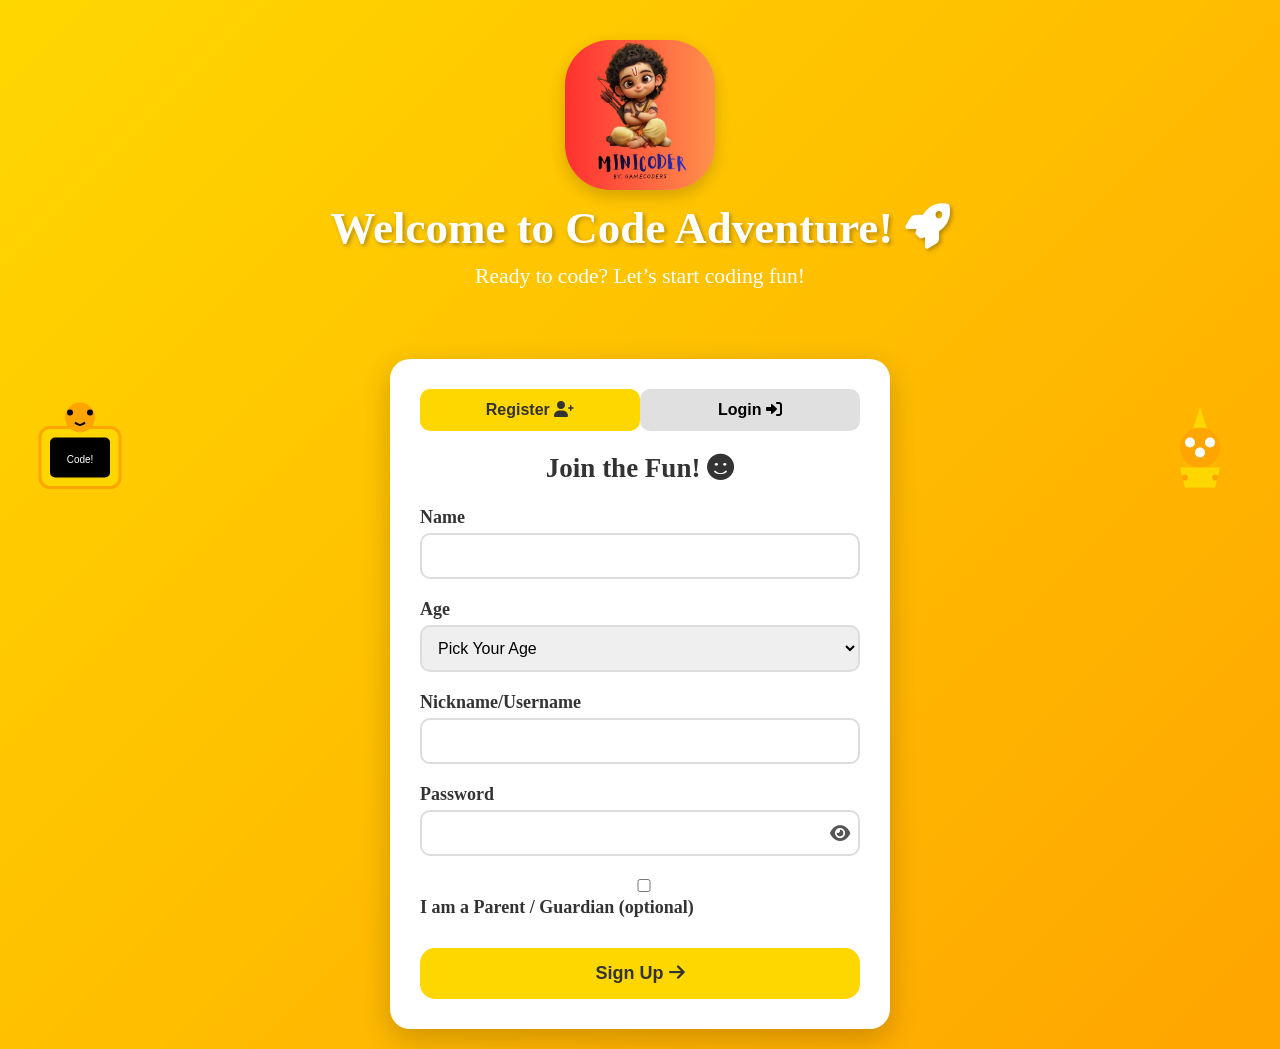
==== index.html @ af43d656 "Initial Commit" ====
<!DOCTYPE html>
<html lang="en">
<head>
    <meta charset="UTF-8">
    <meta name="viewport" content="width=device-width, initial-scale=1.0">
    <title>Code Adventure - Login & Register</title>
    <link rel="stylesheet" href="https://cdnjs.cloudflare.com/ajax/libs/font-awesome/6.0.0/css/all.min.css"> <!-- For icons -->
    <link rel="stylesheet" href="style.css">
</head>
<body>
    <!-- Cartoon Characters (Positioned via CSS) -->
    <div class="character left-character">
        <!-- Fun Computer Character -->
        <svg width="120" height="120" viewBox="0 0 120 120" xmlns="http://www.w3.org/2000/svg">
            <rect x="20" y="40" width="80" height="60" rx="10" fill="#FFD700" stroke="#FFA500" stroke-width="3"/>
            <rect x="30" y="50" width="60" height="40" fill="#000" rx="5"/>
            <text x="60" y="75" text-anchor="middle" fill="#FFF" font-size="10" font-family="Arial">Code!</text>
            <circle cx="60" cy="30" r="15" fill="#FFA500"/>
            <circle cx="50" cy="25" r="3" fill="#000"/>
            <circle cx="70" cy="25" r="3" fill="#000"/>
            <path d="M55 35 Q60 40 65 35" stroke="#000" stroke-width="2" fill="none"/>
        </svg>
    </div>
    <div class="character right-character">
        <!-- Lightbulb with Gears -->
        <svg width="120" height="120" viewBox="0 0 120 120" xmlns="http://www.w3.org/2000/svg">
            <path d="M60 20 L50 50 L70 50 Z" fill="#FFD700"/>
            <circle cx="60" cy="60" r="20" fill="#FFA500"/>
            <circle cx="50" cy="55" r="5" fill="#FFF"/>
            <circle cx="70" cy="55" r="5" fill="#FFF"/>
            <circle cx="60" cy="65" r="5" fill="#FFF"/>
            <path d="M40 80 L80 80 L75 100 L45 100 Z" fill="#FFD700"/>
            <circle cx="45" cy="90" r="3" fill="#FFA500"/>
            <circle cx="75" cy="90" r="3" fill="#FFA500"/>
        </svg>
    </div>

    <!-- Header Section -->
    <header class="header">
    <div class="header-content">

        <!-- LOGO -->
<img src="logo.jpeg" alt="Code Adventure Logo" class="site-logo">

        <h1>Welcome to Code Adventure! <i class="fas fa-rocket"></i></h1>
        <p>Ready to code? Let’s start coding fun!</p>

    </div>
</header>


    <!-- Main Card -->
    <div class="container">
        <div class="card">
            <!-- Tabs -->
            <div class="tabs">
                <button id="register-tab" class="tab active">Register <i class="fas fa-user-plus"></i></button>
                <button id="login-tab" class="tab">Login <i class="fas fa-sign-in-alt"></i></button>
            </div>

            <!-- Register Form -->
            <form id="register-form" class="form active">
                <h2>Join the Fun! <i class="fas fa-smile"></i></h2>
                <div class="input-group">
                    <label for="name">Name</label>
                    <input type="text" id="name" name="name" required>
                    <span class="error" id="name-error"></span>
                </div>
                <div class="input-group">
                    <label for="age">Age</label>
                    <select id="age" name="age" required>
                        <option value="">Pick Your Age</option>
                        <option value="8">8</option>
                        <option value="9">9</option>
                        <option value="10">10</option>
                        <option value="11">11</option>
                        <option value="12">12</option>
                        <option value="13">13</option>
                        <option value="14">14</option>
                    </select>
                    <span class="error" id="age-error"></span>
                </div>
                <div class="input-group">
                    <label for="Nickname/Username">Nickname/Username</label>
                    <input type="text" id="username" name="username" required>
                    <span class="error" id="username-error"></span>
                </div>
                <div class="input-group">
                    <label for="password">Password</label>
<div class="password-wrapper">
    <input type="password" id="password" name="password" required>
    <i class="fas fa-eye toggle-password" onclick="togglePassword('password', this)"></i>
</div>
                    <span class="error" id="password-error"></span>
                </div>
                <div class="input-group">
                    <label>
                        <input type="checkbox" id="parent-checkbox"> I am a Parent / Guardian (optional)
                    </label>
                </div>
                <div id="parent-section" class="hidden">
                    <div class="input-group">
                        <label for="parent-email">Parent Email</label>
                        <input type="email" id="parent-email" name="parent-email">
                        <span class="error" id="parent-email-error"></span>
                    </div>
                    <div class="input-group">
                        <label for="parent-password">Parent Password</label>
<div class="password-wrapper">
    <input type="password" id="parent-password" name="parent-password">
    <i class="fas fa-eye toggle-password" onclick="togglePassword('parent-password', this)"></i>
</div>
                        <span class="error" id="parent-password-error"></span>
                    </div>
                </div>
                <button type="submit" class="btn register-btn">Sign Up <i class="fas fa-arrow-right"></i></button>
            </form>

            <!-- Login Form -->
            <form id="login-form" class="form">
                <h2>Welcome Back! <i class="fas fa-heart"></i></h2>
                <div class="input-group">
                    <label for="login-username">Username or Email</label>
                    <input type="text" id="login-username" name="login-username" required>
                    <span class="error" id="login-error"></span>
                </div>
                <div class="input-group">
                    <label for="login-password">Password</label>
<div class="password-wrapper">
    <input type="password" id="login-password" name="login-password" required>
    <i class="fas fa-eye toggle-password" onclick="togglePassword('login-password', this)"></i>
</div>
                </div>
                <button type="submit" class="btn login-btn">Log In <i class="fas fa-arrow-right"></i></button>
            </form>
        </div>
    </div>

    <script src="script.js"></script>
</body>
</html>
---- style.css ----
/* Global Styles */
body {
    font-family: 'Fredoka One', cursive; /* Fun, kid-friendly font (Google Fonts recommended) */
    margin: 0;
    padding: 0;
    background: linear-gradient(135deg, #FFD700 0%, #FFA500 100%); /* Yellow to Orange gradient */
    color: #333;
    min-height: 100vh;
    display: flex;
    flex-direction: column;
    align-items: center;
    font-size: 18px; /* Large, readable for kids */
    overflow-x: hidden; /* Prevent horizontal scroll */
}
.password-wrapper {
    position: relative;
}

.password-wrapper input {
    width: 100%;
    padding-right: 40px;
}

.toggle-password {
    position: absolute;
    right: 10px;
    top: 50%;
    transform: translateY(-50%);
    cursor: pointer;
    color: #555;
}

.toggle-password:hover {
    color: #000;
}

.site-logo {
    width: 150px;              /* 👈 clean & compact */
    height: auto;
    margin: 0 auto 12px;      /* space below logo */
    display: block;
    border-radius: 30%;       /* keeps it neat if logo is circular */
    box-shadow: 0 6px 16px rgba(0, 0, 0, 0.18); /* soft shadow */
}

/* Cartoon Characters */
.character {
    position: fixed; /* Fixed for sides, relative for header */
    z-index: 1;
}

.left-character {
    left: 20px;
    top: 50%;
    transform: translateY(-50%);
}

.right-character {
    right: 20px;
    top: 50%;
    transform: translateY(-50%);
}

.header-character {
    position: relative;
    display: inline-block;
    margin-right: 15px;
}

/* Header */
.header {
    text-align: center;
    padding: 40px 20px;
    z-index: 2;
}

.header h1 {
    font-size: 2.5em;
    margin: 0;
    color: #FFF;
    text-shadow: 2px 2px 4px rgba(0, 0, 0, 0.3);
}

.header p {
    font-size: 1.2em;
    color: #FFF;
    margin: 10px 0;
}

/* Container and Card */
.container {
    width: 100%;
    max-width: 500px;
    padding: 20px;
    z-index: 2;
}

.card {
    background: #FFF;
    border-radius: 20px; /* Rounded */
    box-shadow: 0 10px 30px rgba(0, 0, 0, 0.2); /* Soft shadow */
    padding: 30px;
    text-align: center;
}

/* Tabs */
.tabs {
    display: flex;
    margin-bottom: 20px;
}

.tab {
    flex: 1;
    padding: 12px;
    background: #E0E0E0;
    border: none;
    border-radius: 10px;
    cursor: pointer;
    transition: all 0.3s ease; /* Smooth transition */
    font-size: 16px;
    font-weight: bold;
}

.tab.active {
    background: #FFD700; /* Yellow accent */
    color: #333;
}

.tab:hover {
    transform: scale(1.05); /* Hover animation */
    background: #FFA500; /* Orange on hover */
}

/* Forms */
.form {
    display: none;
}

.form.active {
    display: block;
}

.input-group {
    margin-bottom: 20px;
    text-align: left;
}

label {
    display: block;
    margin-bottom: 5px;
    font-weight: bold;
    color: #333;
}

input, select {
    width: 100%;
    padding: 12px;
    border: 2px solid #DDD;
    border-radius: 10px;
    font-size: 16px;
    box-sizing: border-box;
    transition: border-color 0.3s ease; /* Focus effect */
}

input:focus, select:focus {
    border-color: #FFD700; /* Yellow focus */
    outline: none;
    box-shadow: 0 0 5px rgba(255, 215, 0, 0.5);
}

.error {
    color: #E74C3C; /* Friendly red for errors */
    font-size: 14px;
    margin-top: 5px;
    display: block;
}

.hidden {
    display: none;
}

/* Buttons */
.btn {
    width: 100%;
    padding: 15px;
    border: none;
    border-radius: 15px; /* Rounded */
    font-size: 18px;
    cursor: pointer;
    transition: all 0.3s ease;
    margin-top: 10px;
    font-weight: bold;
}

.register-btn {
    background: #FFD700; /* Yellow */
    color: #333;
}

.register-btn:hover {
    background: #FFA500; /* Orange */
    transform: scale(1.05);
}

.login-btn {
    background: #FFA500; /* Orange */
    color: #FFF;
}

.login-btn:hover {
    background: #FFD700; /* Yellow */
    transform: scale(1.05);
}

/* Responsive Design */
@media (max-width: 768px) {
    .left-character, .right-character {
        display: none; /* Hide side characters on mobile */
    }
    .header h1 {
        font-size: 2em;
    }
    .header p {
        font-size: 1em;
    }
    .card {
        padding: 20px;
    }
    .tabs {
        flex-direction: column;
    }
    .tab {
        margin-bottom: 10px;
    }
}
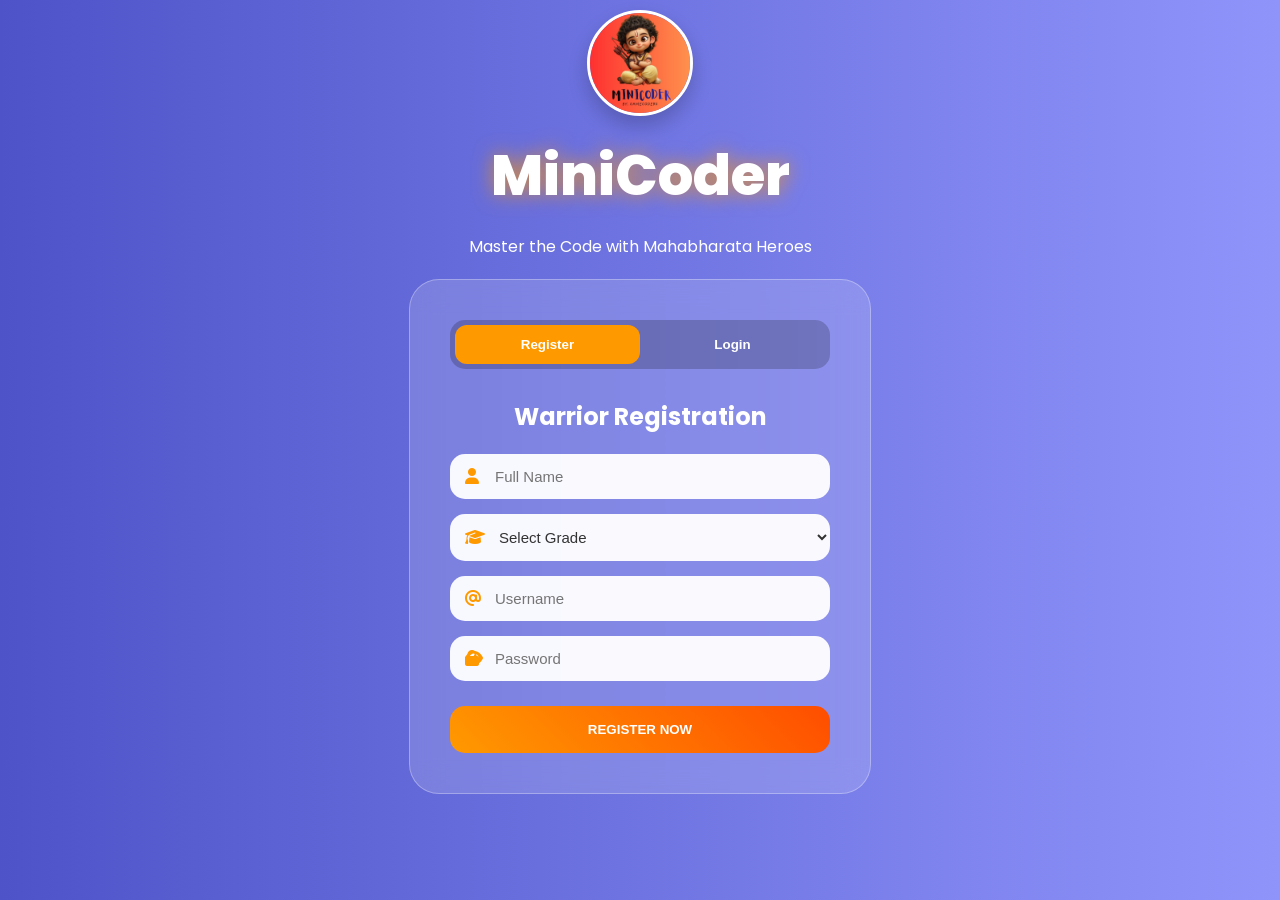
==== commit 9bbed9ae: "Added all hero and background images" ====
--- a/index.html
+++ b/index.html
@@ -3,136 +3,118 @@
 <head>
     <meta charset="UTF-8">
     <meta name="viewport" content="width=device-width, initial-scale=1.0">
-    <title>Code Adventure - Login & Register</title>
-    <link rel="stylesheet" href="https://cdnjs.cloudflare.com/ajax/libs/font-awesome/6.0.0/css/all.min.css"> <!-- For icons -->
+    <title>MiniCoder - Learn Coding with Heroes</title>
     <link rel="stylesheet" href="style.css">
+    <link rel="stylesheet" href="https://cdnjs.cloudflare.com/ajax/libs/font-awesome/6.5.0/css/all.min.css">
 </head>
 <body>
-    <!-- Cartoon Characters (Positioned via CSS) -->
-    <div class="character left-character">
-        <!-- Fun Computer Character -->
-        <svg width="120" height="120" viewBox="0 0 120 120" xmlns="http://www.w3.org/2000/svg">
-            <rect x="20" y="40" width="80" height="60" rx="10" fill="#FFD700" stroke="#FFA500" stroke-width="3"/>
-            <rect x="30" y="50" width="60" height="40" fill="#000" rx="5"/>
-            <text x="60" y="75" text-anchor="middle" fill="#FFF" font-size="10" font-family="Arial">Code!</text>
-            <circle cx="60" cy="30" r="15" fill="#FFA500"/>
-            <circle cx="50" cy="25" r="3" fill="#000"/>
-            <circle cx="70" cy="25" r="3" fill="#000"/>
-            <path d="M55 35 Q60 40 65 35" stroke="#000" stroke-width="2" fill="none"/>
-        </svg>
-    </div>
-    <div class="character right-character">
-        <!-- Lightbulb with Gears -->
-        <svg width="120" height="120" viewBox="0 0 120 120" xmlns="http://www.w3.org/2000/svg">
-            <path d="M60 20 L50 50 L70 50 Z" fill="#FFD700"/>
-            <circle cx="60" cy="60" r="20" fill="#FFA500"/>
-            <circle cx="50" cy="55" r="5" fill="#FFF"/>
-            <circle cx="70" cy="55" r="5" fill="#FFF"/>
-            <circle cx="60" cy="65" r="5" fill="#FFF"/>
-            <path d="M40 80 L80 80 L75 100 L45 100 Z" fill="#FFD700"/>
-            <circle cx="45" cy="90" r="3" fill="#FFA500"/>
-            <circle cx="75" cy="90" r="3" fill="#FFA500"/>
-        </svg>
+    <div class="area"><ul class="circles"><li></li><li></li><li></li><li></li><li></li><li></li><li></li><li></li><li></li><li></li></ul></div>
+
+    <header class="header slide-down">
+        <img src="logo.jpeg" class="site-logo" alt="MiniCoder Logo">
+        <h1 class="glow-text">MiniCoder</h1>
+        <p class="subtitle">Master the Code with Mahabharata Heroes</p>
+    </header>
+
+    <div class="container" id="authPage">
+        <div class="glass-card bounce-in">
+            <div class="tabs-modern">
+                <button class="tab-m active" id="regTab" onclick="showRegister()">Register</button>
+                <button class="tab-m" id="logTab" onclick="showLogin()">Login</button>
+            </div>
+            <form id="registerForm" class="auth-form">
+                <h2>Warrior Registration</h2>
+                <div class="input-group"><i class="fa-solid fa-user"></i><input type="text" placeholder="Full Name"></div>
+                <div class="input-group"><i class="fa-solid fa-graduation-cap"></i>
+                    <select id="gradeSelect">
+                        <option value="" disabled selected>Select Grade</option>
+                        <option>6</option><option>7</option><option>8</option><option>9</option><option>10</option><option>11</option><option>12</option>
+                    </select>
+                </div>
+                <div class="input-group"><i class="fa-solid fa-at"></i><input type="text" placeholder="Username"></div>
+                <div class="input-group"><i class="fa-solid fa-lock"></i><input type="password" id="regPass" placeholder="Password"><i class="fa-solid fa-eye toggle-eye" onclick="togglePassword('regPass')"></i></div>
+                <button type="button" class="btn-royal" onclick="showLogin()">Register Now</button>
+            </form>
+            <form id="loginForm" class="auth-form" style="display:none">
+                <h2>Warrior Login</h2>
+                <div class="input-group"><i class="fa-solid fa-user-check"></i><input id="user" placeholder="Username (coder)"></div>
+                <div class="input-group"><i class="fa-solid fa-shield-halved"></i><input id="pass" type="password" placeholder="Password (1234)"><i class="fa-solid fa-eye toggle-eye" onclick="togglePassword('pass')"></i></div>
+                <button type="button" class="btn-royal" onclick="login(event)">Enter Arena</button>
+                <p class="demo">Demo: <b>coder</b> / <b>1234</b></p>
+            </form>
+        </div>
     </div>
 
-    <!-- Header Section -->
-    <header class="header">
-    <div class="header-content">
+    <div id="teamPage" class="hidden">
+        <h2 class="slide-down section-title">Select Your Commander</h2>
+        <div class="teamContainer">
+            <div class="teamCard bounce-in" onclick="selectTeam('karan')"><img src="karan.png" alt="Karna"><h3>Karan Team</h3></div>
+            <div class="teamCard bounce-in" onclick="selectTeam('arjun')"><img src="arjun.png" alt="Arjuna"><h3>Arjun Team</h3></div>
+        </div>
+    </div>
 
-        <!-- LOGO -->
-<img src="logo.jpeg" alt="Code Adventure Logo" class="site-logo">
+    <div id="difficultyPage" class="hidden">
+        <h2 class="slide-down section-title">Choose Difficulty Level</h2>
+        <div class="difficultyContainer">
+            <div class="diffCard bounce-in" onclick="selectDifficulty('Easy')"><i class="fa-solid fa-leaf"></i><h3>Easy</h3></div>
+            <div class="diffCard bounce-in" onclick="selectDifficulty('Moderate')"><i class="fa-solid fa-bolt"></i><h3>Moderate</h3></div>
+            <div class="diffCard bounce-in" onclick="selectDifficulty('High')"><i class="fa-solid fa-fire"></i><h3>High</h3></div>
+        </div>
+    </div>
 
-        <h1>Welcome to Code Adventure! <i class="fas fa-rocket"></i></h1>
-        <p>Ready to code? Let’s start coding fun!</p>
+    <div id="dashboard" class="hidden">
+        <div class="teamIndicator"><img id="teamLogo" src="" alt="Team"><div id="diffTag">Level</div></div>
+        <h2 class="slide-down section-title">Home Mission Hub</h2>
+        <div class="menu">
+            <div class="menuCard" onclick="startLearning()"><i class="fa-solid fa-book"></i><br>Learn the Code</div>
+            <div class="menuCard"><i class="fa-solid fa-gamepad"></i><br>MCQ Game</div>
+            <div class="menuCard" onclick="startWriteCode()"><i class="fa-solid fa-code"></i><br>Write the Code</div>
+        </div>
+    </div>
 
+    <div id="learningPage" class="hidden">
+        <div class="header-mini">
+            <button class="btn-back-modern" onclick="goHome()"><i class="fa-solid fa-arrow-left"></i> Exit Lesson</button>
+            <h2 class="section-title">Learn Python with Hanuman</h2>
+        </div>
+        <div class="learning-scene">
+            <img id="hanumanImg" src="hanuman.png">
+            <div id="learningContentBox"></div>
+        </div>
+        <div class="controls-learning">
+            <button class="nav-btn" onclick="prevTopic()">⬅</button>
+            <button class="nav-btn" onclick="nextTopic()">➡</button>
+        </div>
     </div>
-</header>
 
+    <div id="editorPage" class="hidden">
+        <div class="header-mini">
+            <button class="btn-back-modern" onclick="goHome()"><i class="fa-solid fa-arrow-left"></i> Exit Mission</button>
+            <h2 id="missionTitle">Mission Console</h2>
+        </div>
+        <div class="editor-container bounce-in">
+            <div class="mission-status"><span id="difficultyLabel">Difficulty: Easy</span> | <span id="questionNum">1/10</span></div>
+            <div class="instructions"><h3 id="questTitle">Task Title</h3><p id="objectiveText">Loading...</p></div>
+            <div class="code-area"><div class="line-numbers">1<br>2<br>3<br>4<br>5</div><textarea id="codeEditor" spellcheck="false" placeholder="# Write Python code here..."></textarea></div>
+            <button class="btn-royal" onclick="evaluateCode()">Execute Code <i class="fa-solid fa-play"></i></button>
+            <div id="outputConsole" class="console">>_ Waiting for input...</div>
+        </div>
+    </div>
 
-    <!-- Main Card -->
-    <div class="container">
-        <div class="card">
-            <!-- Tabs -->
-            <div class="tabs">
-                <button id="register-tab" class="tab active">Register <i class="fas fa-user-plus"></i></button>
-                <button id="login-tab" class="tab">Login <i class="fas fa-sign-in-alt"></i></button>
-            </div>
+    <div id="infoModal" class="modal hidden">
+        <div class="modal-content bounce-in">
+            <h2 id="modalTitle">Victory!</h2>
+            <p id="modalDesc"></p>
+            <button class="btn-royal" onclick="closeModal()">Next Mission</button>
+        </div>
+    </div>
 
-            <!-- Register Form -->
-            <form id="register-form" class="form active">
-                <h2>Join the Fun! <i class="fas fa-smile"></i></h2>
-                <div class="input-group">
-                    <label for="name">Name</label>
-                    <input type="text" id="name" name="name" required>
-                    <span class="error" id="name-error"></span>
-                </div>
-                <div class="input-group">
-                    <label for="age">Age</label>
-                    <select id="age" name="age" required>
-                        <option value="">Pick Your Age</option>
-                        <option value="8">8</option>
-                        <option value="9">9</option>
-                        <option value="10">10</option>
-                        <option value="11">11</option>
-                        <option value="12">12</option>
-                        <option value="13">13</option>
-                        <option value="14">14</option>
-                    </select>
-                    <span class="error" id="age-error"></span>
-                </div>
-                <div class="input-group">
-                    <label for="Nickname/Username">Nickname/Username</label>
-                    <input type="text" id="username" name="username" required>
-                    <span class="error" id="username-error"></span>
-                </div>
-                <div class="input-group">
-                    <label for="password">Password</label>
-<div class="password-wrapper">
-    <input type="password" id="password" name="password" required>
-    <i class="fas fa-eye toggle-password" onclick="togglePassword('password', this)"></i>
-</div>
-                    <span class="error" id="password-error"></span>
-                </div>
-                <div class="input-group">
-                    <label>
-                        <input type="checkbox" id="parent-checkbox"> I am a Parent / Guardian (optional)
-                    </label>
-                </div>
-                <div id="parent-section" class="hidden">
-                    <div class="input-group">
-                        <label for="parent-email">Parent Email</label>
-                        <input type="email" id="parent-email" name="parent-email">
-                        <span class="error" id="parent-email-error"></span>
-                    </div>
-                    <div class="input-group">
-                        <label for="parent-password">Parent Password</label>
-<div class="password-wrapper">
-    <input type="password" id="parent-password" name="parent-password">
-    <i class="fas fa-eye toggle-password" onclick="togglePassword('parent-password', this)"></i>
-</div>
-                        <span class="error" id="parent-password-error"></span>
-                    </div>
-                </div>
-                <button type="submit" class="btn register-btn">Sign Up <i class="fas fa-arrow-right"></i></button>
-            </form>
-
-            <!-- Login Form -->
-            <form id="login-form" class="form">
-                <h2>Welcome Back! <i class="fas fa-heart"></i></h2>
-                <div class="input-group">
-                    <label for="login-username">Username or Email</label>
-                    <input type="text" id="login-username" name="login-username" required>
-                    <span class="error" id="login-error"></span>
-                </div>
-                <div class="input-group">
-                    <label for="login-password">Password</label>
-<div class="password-wrapper">
-    <input type="password" id="login-password" name="login-password" required>
-    <i class="fas fa-eye toggle-password" onclick="togglePassword('login-password', this)"></i>
-</div>
-                </div>
-                <button type="submit" class="btn login-btn">Log In <i class="fas fa-arrow-right"></i></button>
-            </form>
+    <div id="hintModal" class="modal hidden">
+        <div class="modal-content bounce-in hint-style">
+            <h2 style="color: #ff4d4d;"><i class="fa-solid fa-lightbulb"></i> Divine Hint</h2>
+            <p id="hintText"></p>
+            <div id="techInfo" class="tech-tag"></div>
+            <button class="btn-royal" onclick="closeHint()">Try Again</button>
         </div>
     </div>
 
--- a/style.css
+++ b/style.css
@@ -1,235 +1,70 @@
-/* Global Styles */
-body {
-    font-family: 'Fredoka One', cursive; /* Fun, kid-friendly font (Google Fonts recommended) */
-    margin: 0;
-    padding: 0;
-    background: linear-gradient(135deg, #FFD700 0%, #FFA500 100%); /* Yellow to Orange gradient */
-    color: #333;
-    min-height: 100vh;
-    display: flex;
-    flex-direction: column;
-    align-items: center;
-    font-size: 18px; /* Large, readable for kids */
-    overflow-x: hidden; /* Prevent horizontal scroll */
+@import url('https://fonts.googleapis.com/css2?family=Poppins:wght@300;400;600;800&display=swap');
+:root { --primary: #ff9900; --secondary: #ffcc00; --accent: #ff4d00; --glass: rgba(255, 255, 255, 0.15); }
+
+body { margin: 0; font-family: 'Poppins', sans-serif; background: #4e54c8; background: linear-gradient(to left, #8f94fb, #4e54c8); min-height: 100vh; overflow-x: hidden; color: white; text-align: center; }
+
+/* Animated Circles Background */
+.circles { position: fixed; top: 0; left: 0; width: 100%; height: 100%; overflow: hidden; z-index: -1; margin: 0; padding: 0; }
+.circles li { position: absolute; display: block; list-style: none; width: 20px; height: 20px; background: rgba(255, 255, 255, 0.2); animation: animate 25s linear infinite; bottom: -150px; }
+.circles li:nth-child(1){ left: 25%; width: 80px; height: 80px; animation-delay: 0s; }
+.circles li:nth-child(2){ left: 10%; width: 20px; height: 20px; animation-delay: 2s; animation-duration: 12s; }
+.circles li:nth-child(3){ left: 70%; width: 20px; height: 20px; animation-delay: 4s; }
+@keyframes animate { 0%{ transform: translateY(0) rotate(0deg); opacity: 1; border-radius: 0; } 100%{ transform: translateY(-1000px) rotate(720deg); opacity: 0; border-radius: 50%; } }
+
+.glow-text { font-weight: 800; font-size: 3.5rem; text-shadow: 0 0 20px rgba(255, 153, 0, 0.7); margin: 10px 0; }
+.site-logo { width: 100px; border-radius: 50%; border: 3px solid white; box-shadow: 0 10px 20px rgba(0,0,0,0.2); margin-top: 10px; }
+
+/* Glassmorphism Cards */
+.glass-card { background: var(--glass); backdrop-filter: blur(15px); -webkit-backdrop-filter: blur(15px); border: 1px solid rgba(255, 255, 255, 0.3); width: 380px; margin: 20px auto; padding: 40px; border-radius: 30px; }
+.tabs-modern { display: flex; background: rgba(0,0,0,0.2); border-radius: 15px; margin-bottom: 30px; padding: 5px; }
+.tab-m { flex: 1; padding: 12px; border: none; background: transparent; color: white; font-weight: bold; cursor: pointer; border-radius: 12px; transition: 0.3s; }
+.tab-m.active { background: var(--primary); }
+
+.input-group { position: relative; width: 100%; margin: 15px 0; }
+.input-group i { position: absolute; left: 15px; top: 50%; transform: translateY(-50%); color: var(--primary); }
+input, select { width: 100%; padding: 14px 15px 14px 45px; border-radius: 15px; border: none; background: rgba(255,255,255,0.95); color: #333; font-size: 15px; box-sizing: border-box; outline: none; }
+
+/* Grid Layouts */
+.teamContainer, .difficultyContainer, .menu { display: flex; justify-content: center; gap: 25px; flex-wrap: wrap; margin: 30px auto; }
+.teamCard, .diffCard, .menuCard { background: white; color: #333; padding: 25px; border-radius: 25px; width: 180px; cursor: pointer; transition: 0.4s; box-shadow: 0 10px 25px rgba(0,0,0,0.2); display: flex; flex-direction: column; align-items: center; }
+.teamCard img { width: 100%; border-radius: 15px; margin-bottom: 10px; }
+.teamCard:hover, .menuCard:hover { transform: translateY(-10px); }
+
+/* Buttons */
+.btn-royal { width: 100%; padding: 16px; border: none; background: linear-gradient(45deg, var(--primary), var(--accent)); color: white; font-weight: 800; border-radius: 15px; cursor: pointer; text-transform: uppercase; margin-top: 10px; transition: 0.3s; }
+.btn-back-modern { background: rgba(255, 255, 255, 0.2); border: 2px solid white; color: white; padding: 8px 18px; border-radius: 50px; cursor: pointer; font-weight: 600; margin-bottom: 20px; transition: 0.3s; }
+.btn-back-modern:hover { background: white; color: #4e54c8; }
+
+/* Hanuman Learning Scene */
+.learning-scene {
+    position: relative; height: 450px; margin: 30px auto; width: 90%; max-width: 1000px;
+    background: url("background.jpeg") no-repeat center; background-size: cover;
+    border-radius: 25px; overflow: hidden; box-shadow: 0 15px 40px rgba(0,0,0,0.4);
 }
-.password-wrapper {
-    position: relative;
+#hanumanImg { width: 350px; position: absolute; left: -400px; bottom: 0; transition: transform 1.2s ease; }
+.hanuman-slide { transform: translateX(1100px); }
+#learningContentBox {
+    position: absolute; left: 50px; top: 50px; width: 500px; padding: 25px; border-radius: 20px;
+    background: linear-gradient(135deg, #667eea, #764ba2); color: white; text-align: left; display: none; z-index: 10;
 }
 
-.password-wrapper input {
-    width: 100%;
-    padding-right: 40px;
-}
+.controls-learning { margin-top: 20px; }
+.nav-btn { width: 60px; height: 60px; border-radius: 50%; font-size: 22px; background: #FFF3B0; border: 3px solid #E6C200; cursor: pointer; margin: 0 15px; }
 
-.toggle-password {
-    position: absolute;
-    right: 10px;
-    top: 50%;
-    transform: translateY(-50%);
-    cursor: pointer;
-    color: #555;
-}
+/* Editor & Terminal */
+.editor-container { background: #1e1e1e; color: #fff; width: 95%; max-width: 800px; margin: 20px auto; padding: 30px; border-radius: 25px; text-align: left; }
+.instructions { background: #2d2d2d; padding: 20px; border-left: 6px solid var(--primary); border-radius: 10px; margin-bottom: 20px; }
+.code-area { display: flex; background: #252526; border-radius: 12px; padding: 15px; border: 1px solid #444; }
+textarea#codeEditor { width: 100%; height: 180px; background: transparent; border: none; color: #9cdcfe; font-family: monospace; font-size: 16px; outline: none; }
+.console { background: #000; color: #0f0; padding: 20px; border-radius: 0 0 12px 12px; margin-top: 5px; font-family: monospace; }
 
-.toggle-password:hover {
-    color: #000;
-}
+/* Modals */
+.modal { position: fixed; top: 0; left: 0; width: 100%; height: 100%; background: rgba(0,0,0,0.85); display: flex; justify-content: center; align-items: center; z-index: 2000; }
+.modal-content { background: white; padding: 40px; border-radius: 30px; width: 380px; color: #333; }
+.tech-tag { margin: 15px 0; padding: 10px; background: #f4f4f4; border-radius: 10px; font-size: 0.9rem; border-left: 4px solid var(--primary); }
 
-.site-logo {
-    width: 150px;              /* 👈 clean & compact */
-    height: auto;
-    margin: 0 auto 12px;      /* space below logo */
-    display: block;
-    border-radius: 30%;       /* keeps it neat if logo is circular */
-    box-shadow: 0 6px 16px rgba(0, 0, 0, 0.18); /* soft shadow */
-}
-
-/* Cartoon Characters */
-.character {
-    position: fixed; /* Fixed for sides, relative for header */
-    z-index: 1;
-}
-
-.left-character {
-    left: 20px;
-    top: 50%;
-    transform: translateY(-50%);
-}
-
-.right-character {
-    right: 20px;
-    top: 50%;
-    transform: translateY(-50%);
-}
-
-.header-character {
-    position: relative;
-    display: inline-block;
-    margin-right: 15px;
-}
-
-/* Header */
-.header {
-    text-align: center;
-    padding: 40px 20px;
-    z-index: 2;
-}
-
-.header h1 {
-    font-size: 2.5em;
-    margin: 0;
-    color: #FFF;
-    text-shadow: 2px 2px 4px rgba(0, 0, 0, 0.3);
-}
-
-.header p {
-    font-size: 1.2em;
-    color: #FFF;
-    margin: 10px 0;
-}
-
-/* Container and Card */
-.container {
-    width: 100%;
-    max-width: 500px;
-    padding: 20px;
-    z-index: 2;
-}
-
-.card {
-    background: #FFF;
-    border-radius: 20px; /* Rounded */
-    box-shadow: 0 10px 30px rgba(0, 0, 0, 0.2); /* Soft shadow */
-    padding: 30px;
-    text-align: center;
-}
-
-/* Tabs */
-.tabs {
-    display: flex;
-    margin-bottom: 20px;
-}
-
-.tab {
-    flex: 1;
-    padding: 12px;
-    background: #E0E0E0;
-    border: none;
-    border-radius: 10px;
-    cursor: pointer;
-    transition: all 0.3s ease; /* Smooth transition */
-    font-size: 16px;
-    font-weight: bold;
-}
-
-.tab.active {
-    background: #FFD700; /* Yellow accent */
-    color: #333;
-}
-
-.tab:hover {
-    transform: scale(1.05); /* Hover animation */
-    background: #FFA500; /* Orange on hover */
-}
-
-/* Forms */
-.form {
-    display: none;
-}
-
-.form.active {
-    display: block;
-}
-
-.input-group {
-    margin-bottom: 20px;
-    text-align: left;
-}
-
-label {
-    display: block;
-    margin-bottom: 5px;
-    font-weight: bold;
-    color: #333;
-}
-
-input, select {
-    width: 100%;
-    padding: 12px;
-    border: 2px solid #DDD;
-    border-radius: 10px;
-    font-size: 16px;
-    box-sizing: border-box;
-    transition: border-color 0.3s ease; /* Focus effect */
-}
-
-input:focus, select:focus {
-    border-color: #FFD700; /* Yellow focus */
-    outline: none;
-    box-shadow: 0 0 5px rgba(255, 215, 0, 0.5);
-}
-
-.error {
-    color: #E74C3C; /* Friendly red for errors */
-    font-size: 14px;
-    margin-top: 5px;
-    display: block;
-}
-
-.hidden {
-    display: none;
-}
-
-/* Buttons */
-.btn {
-    width: 100%;
-    padding: 15px;
-    border: none;
-    border-radius: 15px; /* Rounded */
-    font-size: 18px;
-    cursor: pointer;
-    transition: all 0.3s ease;
-    margin-top: 10px;
-    font-weight: bold;
-}
-
-.register-btn {
-    background: #FFD700; /* Yellow */
-    color: #333;
-}
-
-.register-btn:hover {
-    background: #FFA500; /* Orange */
-    transform: scale(1.05);
-}
-
-.login-btn {
-    background: #FFA500; /* Orange */
-    color: #FFF;
-}
-
-.login-btn:hover {
-    background: #FFD700; /* Yellow */
-    transform: scale(1.05);
-}
-
-/* Responsive Design */
-@media (max-width: 768px) {
-    .left-character, .right-character {
-        display: none; /* Hide side characters on mobile */
-    }
-    .header h1 {
-        font-size: 2em;
-    }
-    .header p {
-        font-size: 1em;
-    }
-    .card {
-        padding: 20px;
-    }
-    .tabs {
-        flex-direction: column;
-    }
-    .tab {
-        margin-bottom: 10px;
-    }
-}+.hidden { display: none !important; }
+.bounce-in { animation: bounceIn 0.8s ease; }
+@keyframes bounceIn { from { transform: scale(0.8); opacity: 0; } }
+.teamIndicator { position: fixed; top: 20px; right: 20px; background: white; padding: 10px; border-radius: 20px; color: #333; z-index: 1000; }
+.teamIndicator img { width: 50px; }
